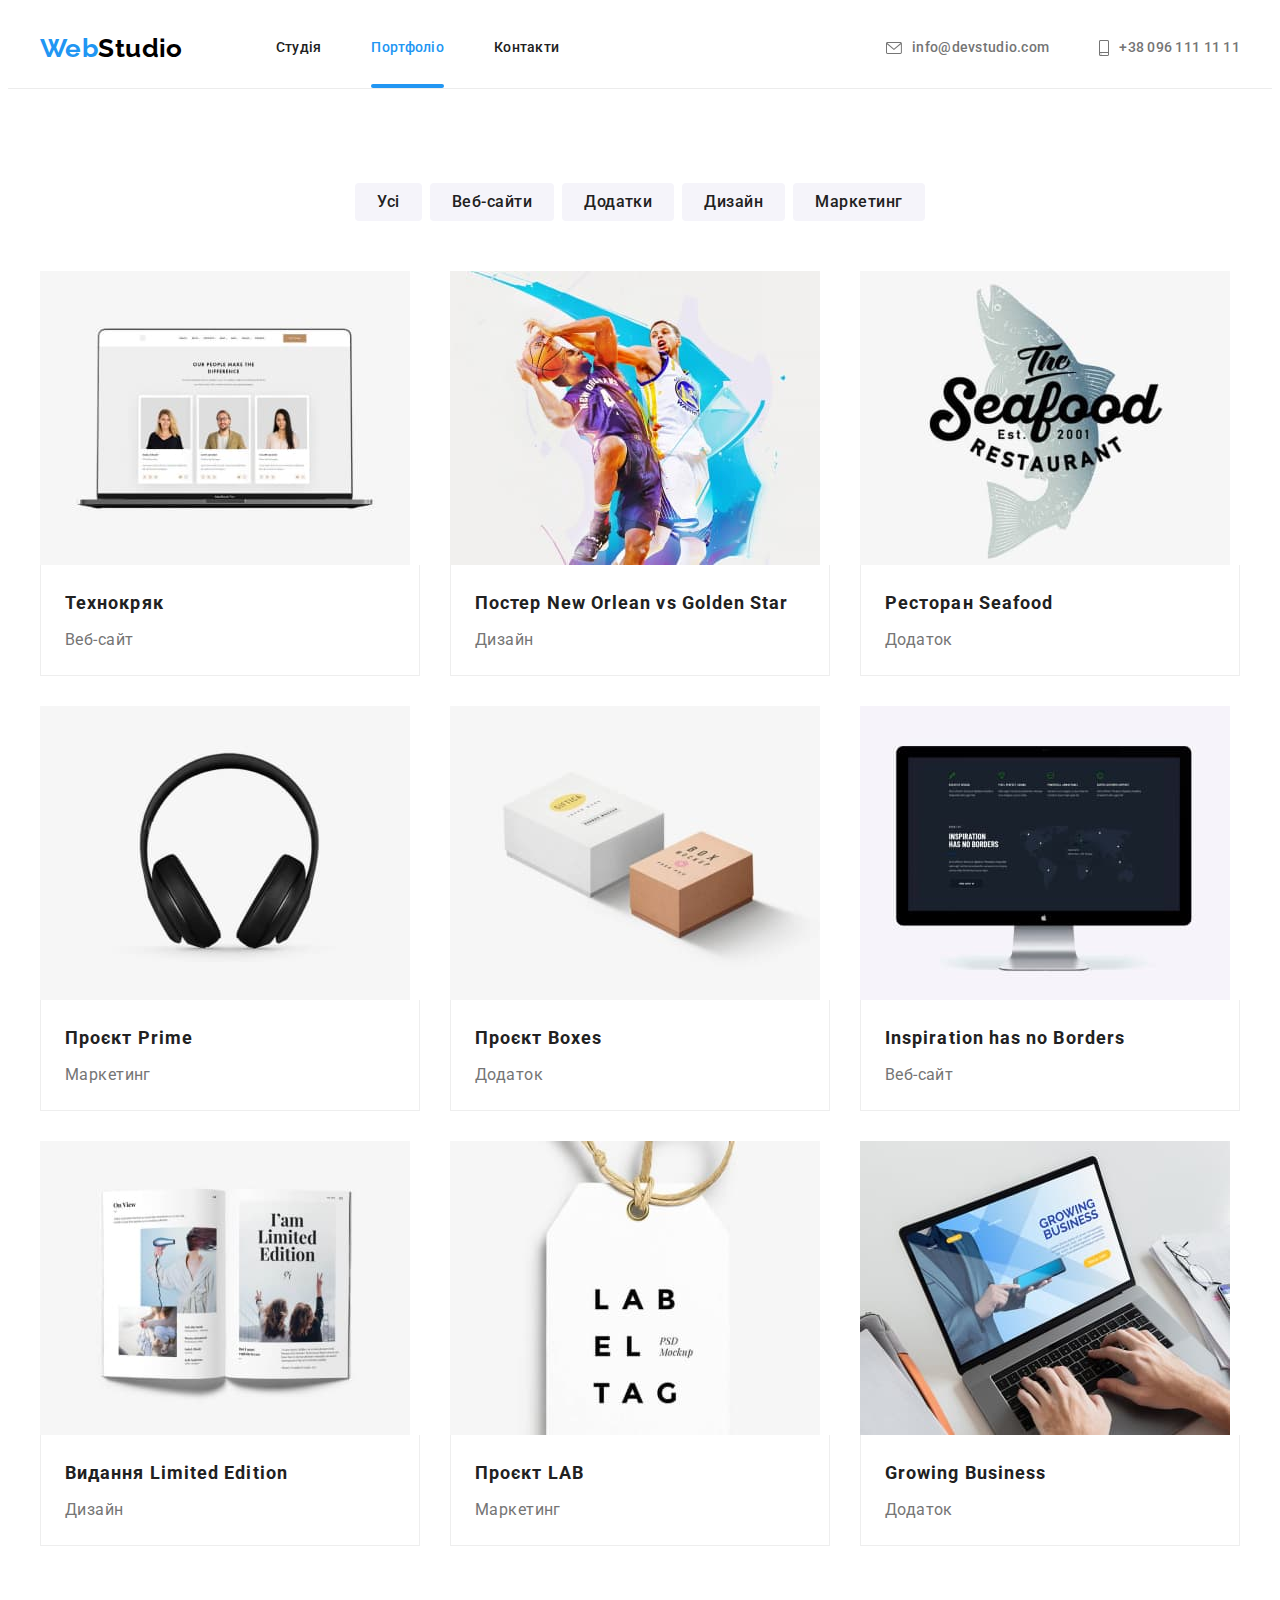
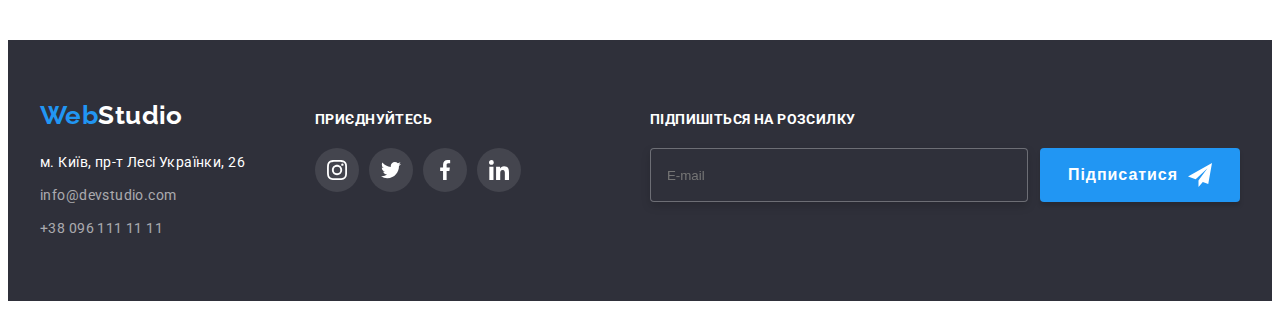
==== portfolio.html @ 98b2f9df "start" ====
<!DOCTYPE html>
<html lang="uk">
  <head>
    <meta charset="UTF-8" />
    <meta http-equiv="X-UA-Compatible" content="IE=edge" />
    <meta name="viewport" content="width=device-width, initial-scale=1.0" />
    <title>Document</title>
    <link rel="preconnect" href="https://fonts.googleapis.com" />
    <link rel="preconnect" href="https://fonts.gstatic.com" crossorigin />
    <link
      href="https://fonts.googleapis.com/css2?family=Raleway:wght@700&family=Roboto:wght@400;500;700;900&display=swap"
      rel="stylesheet"
    />
    <link
      rel="stylesheet"
      href="https://cdnjs.cloudflare.com/ajax/libs/modern-normalize/1.1.0/modern-normalize.min.css"
      integrity="sha512-wpPYUAdjBVSE4KJnH1VR1HeZfpl1ub8YT/NKx4PuQ5NmX2tKuGu6U/JRp5y+Y8XG2tV+wKQpNHVUX03MfMFn9Q=="
      crossorigin="anonymous"
      referrerpolicy="no-referrer"
    />
    <link rel="stylesheet" href="./css/main.min.css" />
  </head>
  <body>
    <!-- Шапка сайта -->
    <header class="header">
      <div class="container main-nav">
        <a href="./index.html" class="logo link">Web<span class="logo__part logo__part--dark">Studio</span></a>
        <nav class="navigation">
          <ul class="navigation__list list">
            <li class="navigation__item item"><a href="./index.html" class="navigation__link link ">Студія</a></li>
            <li class="navigation__item item"><a href="./portfolio.html" class="navigation__link link current">Портфоліо</a></li>
            <li class="navigation__item item"><a href="" class="navigation__link link">Контакти</a></li>
          </ul>
        </nav>
        <ul class="contact list">
          <li class="contact__item item">
            <a href="mailto:info@devstudio.com" class="contact__link link"><svg class="contact__icon" width="16"
                height="12">
                <use href="./images/icons.svg#icon-envelope"></use>
              </svg>info@devstudio.com</a>
          </li>
          <li class="contact__item item">
            <a href="tel:+380961111111" class="contact__link link"><svg class="contact__icon" width="10" height="16">
                <use href="./images/icons.svg#icon-smartphone"></use>
              </svg>+38 096 111 11 11</a>
          </li>
        </ul>
      </div>
    </header>
    <!-- Основний контент -->
    <main>
      <section class="portfolio">
        <div class="container portfolio-nav-galary">
          <h1 class="visually-hidden">Портфоліо</h1>
          <ul class="list portfolio-btn-list">
            <li><button class="portfolio-btn" type="button">Усі</button></li>
            <li><button class="portfolio-btn" type="button">Веб-сайти</button></li>
            <li><button class="portfolio-btn" type="button">Додатки</button></li>
            <li><button class="portfolio-btn" type="button">Дизайн</button></li>
            <li><button class="portfolio-btn" type="button">Маркетинг</button></li>
          </ul>
          <ul class="list galary-list">
            <li class="galary-item item">
              <a class="portfolio-galary-link link" href="">
                <div class="portfolio-hover">
                  <img src="./images/portfolio1.jpg" alt="Фото людей на екрані ноутбука" width="370" />
                  <div class="portfolio-overlay">
                    <p class="porfolio-hover-text">Ресурс пропонує комплексні пропозиції з різним рівнем функціоналу та
                      сервісів. Все це дозволить відвідувачу отримати вичерпні відомості про компанію чи приватну особу.</p>
                  </div>
                </div>
                <div class="portfolio-card">
                  <h2 class="portfolio-title">Технокряк</h2>
                  <p class="portfolio-text">Веб-сайт</p>
                </div>
              </a>
    
            </li>
            <li class="galary-item item">
              <a class="portfolio-galary-link link" href="">
                <div class="portfolio-hover">
                  <img src="./images/portfolio2.jpg" alt="Два баскетблісти з м'ячем" width="370" />
                  <div class="portfolio-overlay">
                    <p class="porfolio-hover-text">Ресурс пропонує комплексні пропозиції з різним рівнем функціоналу та
                      сервісів. Все це дозволить відвідувачу отримати вичерпні відомості про компанію чи приватну особу.</p>
                  </div>
                </div>
                <div class="portfolio-card">
                  <h2 class="portfolio-title">
                    Постер <span lang="en">New Orlean vs Golden Star</span>
                  </h2>
                  <p class="portfolio-text">Дизайн</p>
                </div>
              </a>
            </li>
            <li class="galary-item item">
              <a class="portfolio-galary-link link" href="">
                <div class="portfolio-hover">
                  <img src="./images/portfolio3.jpg" alt="Логотип ресторану" width="370" />
                  <div class="portfolio-overlay">
                    <p class="porfolio-hover-text">Ресурс пропонує комплексні пропозиції з різним рівнем функціоналу та
                      сервісів. Все це дозволить відвідувачу отримати вичерпні відомості про компанію чи приватну особу.</p>
                  </div>
                </div>
                <div class="portfolio-card">
                  <h2 class="portfolio-title">Ресторан <span lang="en">Seafood</span></h2>
                  <p class="portfolio-text">Додаток</p>
                </div>
              </a>
    
            </li>
            <li class="galary-item item">
              <a class="portfolio-galary-link link" href="">
                <div class="portfolio-hover">
                  <img src="./images/portfolio4.jpg" alt="Навушники" width="370" />
                  <div class="portfolio-overlay">
                    <p class="porfolio-hover-text">Ресурс пропонує комплексні пропозиції з різним рівнем функціоналу та
                      сервісів. Все це дозволить відвідувачу отримати вичерпні відомості про компанію чи приватну особу.</p>
                  </div>
                </div>
                <div class="portfolio-card">
                  <h2 class="portfolio-title">Проєкт <span lang="en">Prime</span></h2>
                  <p class="portfolio-text">Маркетинг</p>
                </div>
              </a>
    
            </li>
            <li class="galary-item item">
              <a class="portfolio-galary-link link" href="">
                <div class="portfolio-hover">
                  <img src="./images/portfolio5.jpg" alt="Дві коробки" width="370" />
                  <div class="portfolio-overlay">
                    <p class="porfolio-hover-text">Ресурс пропонує комплексні пропозиції з різним рівнем функціоналу та
                      сервісів. Все це дозволить відвідувачу отримати вичерпні відомості про компанію чи приватну особу.</p>
                  </div>
                </div>
                <div class="portfolio-card">
                  <h2 class="portfolio-title">Проєкт <span lang="en">Boxes</span></h2>
                  <p class="portfolio-text">Додаток</p>
                </div>
              </a>
    
            </li>
            <li class="galary-item item">
              <a class="portfolio-galary-link link" href="">
                <div class="portfolio-hover">
                  <img src="./images/portfolio6.jpg" alt="Монітор" width="370" />
                  <div class="portfolio-overlay">
                    <p class="porfolio-hover-text">Ресурс пропонує комплексні пропозиції з різним рівнем функціоналу та
                      сервісів. Все це дозволить відвідувачу отримати вичерпні відомості про компанію чи приватну особу.</p>
                  </div>
                </div>
                <div class="portfolio-card">
                  <h2 class="portfolio-title" lang="en">Inspiration has no Borders</h2>
                  <p class="portfolio-text">Веб-сайт</p>
                </div>
              </a>
    
            </li>
            <li class="galary-item item">
              <a class="portfolio-galary-link link" href="">
                <div class="portfolio-hover">
                  <img src="./images/portfolio7.jpg" alt="Відкрита книга" width="370" />
                  <div class="portfolio-overlay">
                    <p class="porfolio-hover-text">Ресурс пропонує комплексні пропозиції з різним рівнем функціоналу та
                      сервісів. Все це дозволить відвідувачу отримати вичерпні відомості про компанію чи приватну особу.</p>
                  </div>
                </div>
                <div class="portfolio-card">
                  <h2 class="portfolio-title">Видання <span lang="en">Limited Edition</span></h2>
                  <p class="portfolio-text">Дизайн</p>
                </div>
              </a>
    
            </li>
            <li class="galary-item item">
              <a class="portfolio-galary-link link" href="">
                <div class="portfolio-hover">
                  <img src="./images/portfolio8.jpg" alt="Біла шильда на мотузці" width="370" />
                  <div class="portfolio-overlay">
                    <p class="porfolio-hover-text">Ресурс пропонує комплексні пропозиції з різним рівнем функціоналу та
                      сервісів. Все це дозволить відвідувачу отримати вичерпні відомості про компанію чи приватну особу.</p>
                  </div>
                </div>
                <div class="portfolio-card">
                  <h2 class="portfolio-title">Проєкт LAB</h2>
                  <p class="portfolio-text">Маркетинг</p>
                </div>
              </a>
    
            </li>
            <li class="galary-item item">
              <a class="portfolio-galary-link link" href="">
                <div class="portfolio-hover">
                  <img src="./images/portfolio9.jpg" alt="Руки людинини на клавіатурі ноутбука" width="370" />
                  <div class="portfolio-overlay">
                    <p class="porfolio-hover-text">Ресурс пропонує комплексні пропозиції з різним рівнем функціоналу та
                      сервісів. Все це дозволить відвідувачу отримати вичерпні відомості про компанію чи приватну особу.</p>
                  </div>
                </div>
                <div class="portfolio-card">
                  <h2 class="portfolio-title" lang="en">Growing Business</h2>
                  <p class="portfolio-text">Додаток</p>
                </div>
              </a>
    
            </li>
          </ul>
        </div>
      </section>
    </main>
    <!-- Футер -->
    <footer class="footer">
      <div class="footer-container container">
        <div>
          <a href="./index.html" class="logo link">Web<span class="footer-logo-part">Studio</span></a>
          <address class="footer-addres">
            <ul class="footer-list list">
              <li class="footer-item">
                <a href="https://www.google.com/maps/d/u/0/viewer?mid=10uSM3H-mIU3GznYo2szRIEphczw&hl=en_US&ll=50.42732700000001%2C30.538092&z=17"
                  target="_blank" rel="noopener noreferrer" class="link footer-link footer-adress">м. Київ, пр-т Лесі
                  Українки, 26</a>
              </li>
              <li class="footer-item">
                <a href="mailto:info@devstudio.com" class="link footer-link footer-mail">info@devstudio.com</a>
              </li>
              <li class="footer-item">
                <a href="tel:+380961111111" class="link footer-link footer-tel">+38 096 111 11 11</a>
              </li>
            </ul>
          </address>
        </div>
        <div class="join">
          <p class="footer-title">Приєднуйтесь</p>
          <ul class="join-list list">
            <li class="join-item"><a class="join-link" href=""><svg class="footer-soc-icon" width="20" height="20">
                  <use href="./images/icons.svg#icon-instagram"></use>
                </svg></a></li>
            <li class="join-item"><a class="join-link" href=""><svg class="footer-soc-icon" width="20" height="20">
                  <use href="./images/icons.svg#icon-twitter"></use>
                </svg></a></li>
            <li class="join-item"><a class="join-link" href=""><svg class="footer-soc-icon" width="20" height="20">
                  <use href="./images/icons.svg#icon-facebook"></use>
                </svg></a></li>
            <li class="join-item"><a class="join-link" href=""><svg class="footer-soc-icon" width="20" height="20">
                  <use href="./images/icons.svg#icon-linkedin"></use>
                </svg></a></li>
          </ul>
        </div>
        <div class="form-mail">
          <p class="footer-title">Підпишіться на розсилку</p>
          <form class="form-field">
            <label for="mail"><input type="email" name="mail" id="mail" placeholder="E-mail" /></label>
            <button class="form-mail-btn" type="submit">Підписатися
              <svg width="24" height="24">
                <use href="./images/icons.svg#icon-send"></use>
              </svg>
            </button>
          </form>
        </div>
      </div>
    
    </footer>

  </body>
</html>
---- css/main.min.css ----
body{font-family:Roboto,sans-serif;font-size:14px;letter-spacing:.03em;color:#212121;background:#fff}h1,h2,h3,h4,h5,h6,p,ul{margin:0}ul{padding-left:0}img{display:block;max-width:100%;height:auto}address{font-style:normal}button{display:block;cursor:pointer;border:none;border-radius:4px}.section{padding-top:94px;padding-bottom:94px}.container{width:1200px;padding:0 15px;margin:0 auto}.link{text-decoration:none;color:inherit}.list{list-style:none;padding-left:0;margin:0}.visually-hidden{position:absolute;white-space:nowrap;width:1px;height:1px;overflow:hidden;border:0;padding:0;clip:rect(0 0 0 0);clip-path:inset(50%);margin:-1px}.header{border-bottom:1px solid #ececec}.main-nav{display:flex;align-items:center}.logo{font-family:"Raleway";font-weight:700;font-size:26px;line-height:1.19;color:#2196f3}.logo__part--dark{color:#000}.navigation{margin-left:93px}.navigation__list{display:flex}.navigation__item+.navigation__item{margin-left:50px}.navigation__link{display:block;padding-top:32px;padding-bottom:32px;font-family:inherit;font-weight:500;font-size:14px;line-height:1.14;letter-spacing:.02em;color:#212121;transition:color 250ms cubic-bezier(0.4, 0, 0.2, 1)}.navigation__link:hover,.navigation__link:focus{color:#2196f3}.current{color:#2196f3;position:relative}.current::after{position:absolute;content:"";width:100%;height:4px;left:0;bottom:0;background:#2196f3;border-radius:2px}.contact{display:flex;align-items:center;margin-left:auto}.contact__link{display:flex;padding-top:32px;padding-bottom:32px;font-family:inherit;font-weight:500;line-height:1.14;letter-spacing:.02em;color:#757575;align-items:center;transition:color 250ms cubic-bezier(0.4, 0, 0.2, 1)}.contact__link:hover,.contact__link:focus{color:#2196f3}.contact__item+.contact__item{margin-left:50px}.contact__icon{margin-right:10px;fill:currentColor}.hero{max-width:1600px;height:600px;margin-left:auto;margin-right:auto;padding-top:200px;padding-bottom:200px;background:#2f303a;background-image:linear-gradient(rgba(47, 48, 58, 0.4), rgba(47, 48, 58, 0.4)),url(../images/hero-background.jpg);background-repeat:no-repeat;background-position:center;background-size:cover;text-align:center}.hero__title{margin-right:auto;margin-left:auto;font-weight:900;font-size:44px;line-height:1.36;text-align:center;letter-spacing:.06em;text-transform:uppercase;color:#fff;margin-bottom:30px;max-width:696px}.hero__btn{margin-right:auto;margin-left:auto;font-family:inherit;font-weight:700;font-size:16px;line-height:1.88;display:flex;align-items:center;text-align:center;letter-spacing:.06em;color:#fff;background:#2196f3;cursor:pointer;box-shadow:0px 4px 4px rgba(0,0,0,.15);border-radius:4px;border-style:none;padding:10px 32px;transition:background-color 250ms cubic-bezier(0.4, 0, 0.2, 1)}.hero__btn:hover,.hero__btn:focus{background-color:#188ce8}.section-title{font-weight:700;font-size:36px;line-height:1.17;text-align:center;color:#212121;margin-bottom:50px}.advantage{padding-top:94px;padding-bottom:94px}.advantage__list{display:flex;gap:30px}.advantage__item{max-width:270px}.advantage__title{font-weight:700;font-size:14px;line-height:1.14;text-transform:uppercase;color:#212121;margin-bottom:10px}.advantage__text{line-height:1.71;color:#757575}.advantage__item::before{display:block;content:"";height:120px;background:#f5f4fa;background-position:center;background-size:contain;border-radius:4px;margin-bottom:30px}.advantage__item:nth-child(1)::before{background-image:url("../images/advantage1.svg")}.advantage__item:nth-child(2)::before{background-image:url("../images/advantage2.svg")}.advantage__item:nth-child(3)::before{background-image:url("../images/advantage3.svg")}.advantage__item:nth-child(4)::before{background-image:url("../images/advantage4.svg")}.activity{padding-top:0}.activity__list{display:flex;gap:30px;position:relative}.activity__text{position:absolute;display:flex;align-items:center;justify-content:center;width:370px;height:70px;font-weight:700;line-height:1,14;text-transform:uppercase;color:#fff;background-color:rgba(47,48,58,.8);bottom:0px}.team{background-color:#f5f4fa;padding-top:94px;padding-bottom:94px}.team-list{display:flex;gap:30px}.team-item{background-color:#fff;box-shadow:0px 1px 3px rgba(0,0,0,.12),0px 1px 1px rgba(0,0,0,.14),0px 2px 1px rgba(0,0,0,.2);border-radius:0px 0px 4px 4px}.team-title{font-weight:500;font-size:16px;line-height:1.19;text-align:center;color:#212121;margin-bottom:10px}.team-text{font-size:16px;line-height:1.19;text-align:center;color:#757575;margin-bottom:16px}.team-soc-list{display:flex;justify-content:center;gap:10px;margin-right:32px;margin-left:32px}.team-soc-item{width:44px;height:44px}.team-soc-link{width:100%;height:100%;border-radius:50%;display:flex;align-items:center;justify-content:center;color:#afb1b8;transition:color 250ms cubic-bezier(0.4, 0, 0.2, 1),background-color 250ms cubic-bezier(0.4, 0, 0.2, 1)}.team-soc-link:hover,.team-soc-link:focus{color:#fff;background-color:#2196f3}.team-soc-icon{fill:currentColor}.card{padding-top:30px;padding-bottom:30px}.client__list{display:flex;justify-content:center;gap:30px}.client__item{width:170px;height:92px}.client__link{display:flex;width:100%;height:100%;border:1px solid #afb1b8;border-radius:4px;align-items:center;justify-content:center;color:#afb1b8;transition:color 250ms cubic-bezier(0.4, 0, 0.2, 1),border 250ms cubic-bezier(0.4, 0, 0.2, 1)}.client__link:hover,.client__link:focus{color:#2196f3;border:1px solid #2196f3}.client__icon{fill:currentColor}.footer{background:#2f303a;padding-top:60px;padding-bottom:60px}.footer-logo-part{color:#fff}.footer-addres{margin-top:20px}.footer-link{transition:color 250ms cubic-bezier(0.4, 0, 0.2, 1)}.footer-link:hover,.footer-link:focus{color:#2196f3}.footer-adress{font-family:inherit;line-height:1.71;color:#fff}.footer-item:not(:last-child){margin-bottom:9px}.footer-mail,.footer-tel{font-family:inherit;font-style:normal;line-height:1.71;color:rgba(255,255,255,.6)}.footer-container{display:flex;align-items:baseline}.footer-title{font-weight:700;font-size:14px;line-height:1.14;letter-spacing:.03em;text-transform:uppercase;color:#fff;margin-bottom:20px}.footer-soc-icon{fill:currentColor}.join{margin-left:70px}.join-list{display:flex;gap:10px}.join-item{width:44px;height:44px}.join-link{display:flex;width:100%;height:100%;border-radius:50%;background:rgba(255,255,255,.1);color:#fff;align-items:center;justify-content:center;transition:background-color 250ms cubic-bezier(0.4, 0, 0.2, 1)}.join-link:hover,.join-link:focus{background-color:#2196f3}.form-mail{margin-left:auto}.form-field{display:flex;flex-direction:row}.form-field input{width:358px;height:50px;padding-left:16px;border:1px solid rgba(255,255,255,.3);filter:drop-shadow(0px 4px 4px rgba(0, 0, 0, 0.15));border-radius:4px;background:#2f303a;color:rgba(255,255,255,.6)}.form-field:focus-within input{outline:rgba(0,0,0,0)}.form-mail-btn{min-width:200px;padding:10px 28px;background:#2196f3;box-shadow:0px 4px 4px rgba(0,0,0,.15);border-radius:4px;font-weight:700;font-size:16px;line-height:1.88;display:flex;gap:10px;align-items:center;justify-content:center;letter-spacing:.06em;color:#fff;margin-left:12px;transition:background-color 250ms cubic-bezier(0.4, 0, 0.2, 1)}.form-mail-btn:hover,.form-mail-btn:focus{border-color:#188ce8}.backdrop{width:100%;height:100%;position:fixed;top:0;opacity:1;background-color:rgba(0,0,0,.2);transition:opacity 250ms cubic-bezier(0.4, 0, 0.2, 1),visibility 250ms cubic-bezier(0.4, 0, 0.2, 1)}.modal{width:528px;height:581px;position:absolute;top:50%;left:50%;background-color:#fff;box-shadow:0px 1px 3px rgba(0,0,0,.12),0px 1px 1px rgba(0,0,0,.14),0px 2px 1px rgba(0,0,0,.2);border-radius:4px;transform:translate(-50%, -50%) scale(1);transition:transform 250ms cubic-bezier(0.4, 0, 0.2, 1);padding:40px}.backdrop.is-hidden .modal{transform:translate(-50%, -50%) scale(0)}.modal-btn{width:30px;height:30px;position:absolute;background-color:#fff;border-radius:50%;border:1px solid rgba(0,0,0,.1);top:8px;right:8px;display:flex;align-items:center;justify-content:center;padding:0;cursor:pointer}.modal-btn>svg{transition:fill 250ms cubic-bezier(0.4, 0, 0.2, 1)}.modal-btn:hover svg,.modal-btn:focus svg{fill:#2196f3}.is-hidden{opacity:0;visibility:hidden;pointer-events:none}.modal-form{width:448px}.modal-form-title{font-weight:700;font-size:20px;line-height:1.15;text-align:center;letter-spacing:.03em;color:#212121;margin-bottom:12px}.modal-form-field{display:flex;flex-direction:column;margin-bottom:10px}.modal-form-label{margin-bottom:4px;font-weight:400;font-size:12px;line-height:1.17;letter-spacing:.01em;color:#757575}.modal-form-input{width:100%;height:40px;border:1px solid rgba(33,33,33,.2);border-radius:4px;color:#212121;padding-left:42px;transition:border-color 250ms cubic-bezier(0.4, 0, 0.2, 1)}.last-field{margin-bottom:0px}.comment{width:100%;height:120px;border:1px solid rgba(33,33,33,.2);border-radius:4px;padding:12px 16px;transition:border-color 250ms cubic-bezier(0.4, 0, 0.2, 1)}.modal-form-field:hover .comment,.modal-form-field:focus .comment{border-color:#2196f3}.modal-form-field:focus-within .comment{outline:none;border-color:#2196f3}textarea{resize:none}.modal-form-btn{margin-left:auto;margin-right:auto;margin-top:30px;min-width:200px;padding:10px 52px;background:#2196f3;box-shadow:0px 4px 4px rgba(0,0,0,.15);border-radius:4px;font-weight:700;font-size:16px;line-height:1.88x;letter-spacing:.06em;color:#fff;transition:background-color 250ms cubic-bezier(0.4, 0, 0.2, 1)}.modal-form-btn:hover,.modal-form-btn:focus{background-color:#188ce8}.modal-form-wrapper{position:relative;display:flex;align-items:center}.modal-form-icon{position:absolute;left:12px;transition:fill 250ms cubic-bezier(0.4, 0, 0.2, 1)}.modal-form-wrapper:hover .modal-form-icon,.modal-form-wrapper:focus .modal-form-icon{fill:#2196f3}.modal-form-wrapper:focus-within .modal-form-icon{fill:#2196f3}.modal-form-input:hover,.modal-form-input:focus{border-color:#2196f3;outline:none}.modal-form-checkbox{margin-top:20px;display:flex;justify-content:center}.checkbox{position:absolute;width:1px;height:1px;margin:-1px;border:0;padding:0;clip:rect(0 0 0 0);overflow:hidden}.checkbox-text{font-size:14px;line-height:1.71;letter-spacing:.03em;color:#757575}.checkbox-link{font-size:14px;line-height:1.71;letter-spacing:.03em;text-decoration-line:underline;color:#2196f3}.checkbox-label{display:flex;align-items:center;margin-right:5px}.checkbox-iconblack{margin-right:8px;transition:opacity 250ms cubic-bezier(0.4, 0, 0.2, 1)}.checkbox:checked+.checkbox-iconblack{opacity:0}.checkbox-iconcheck{position:absolute;opacity:0;transition:opacity 250ms cubic-bezier(0.4, 0, 0.2, 1)}.checkbox:checked~.checkbox-iconcheck{opacity:1}.portfolio{padding-top:94px;padding-bottom:94px}.portfolio-nav-galary .list{display:flex}.portfolio-btn-list{justify-content:center;gap:8px;margin-bottom:50px}.portfolio-btn{font-family:inherit;font-weight:500;font-size:16px;line-height:1.62;letter-spacing:.03em;text-align:center;color:#212121;background-color:#f5f4fa;cursor:pointer;border-style:none;border-radius:4px;padding:6px 22px;transition:background-color 250ms cubic-bezier(0.4, 0, 0.2, 1),color 250ms cubic-bezier(0.4, 0, 0.2, 1),box-shadow 250ms cubic-bezier(0.4, 0, 0.2, 1)}.portfolio-btn:hover,.portfolio-btn:focus{background-color:#2196f3;color:#fff;box-shadow:0px 3px 1px rgba(0,0,0,.1),0px 1px 2px rgba(0,0,0,.08),0px 2px 2px rgba(0,0,0,.12)}.galary-list{flex-wrap:wrap;padding-right:0}.galary-item{width:calc((100% - 60px)/3);margin-right:30px;margin-bottom:30px}.galary-item:nth-child(3n){margin-right:0}.galary-item:nth-last-child(-n+3){margin-bottom:0}.portfolio-title{margin-bottom:4px;font-weight:700;font-size:18px;line-height:2;letter-spacing:.06em;color:#212121}.portfolio-text{font-size:16px;line-height:1.88;color:#757575}.portfolio-card{padding:20px 24px;border-right:1px solid #eee;border-bottom:1px solid #eee;border-left:1px solid #eee}.portfolio-galary-link{display:block;transition:box-shadow 250ms cubic-bezier(0.4, 0, 0.2, 1)}.portfolio-galary-link:hover,.portfolio-galary-link:focus{box-shadow:0px 1px 1px rgba(0,0,0,.12),0px 4px 4px rgba(0,0,0,.06),1px 4px 6px rgba(0,0,0,.16)}.portfolio-hover{position:relative;width:370px;height:294px;overflow:hidden}.portfolio-overlay{position:absolute;width:100%;height:100%;background:rgba(33,150,243,.9);opacity:0;transform:translateY(0);transition:transform 250ms cubic-bezier(0.4, 0, 0.2, 1),opacity 250ms cubic-bezier(0.4, 0, 0.2, 1)}.galary-item:hover .portfolio-overlay,.galary-item:focus .portfolio-overlay{opacity:1;transform:translateY(-100%)}.porfolio-hover-text{position:absolute;width:322px;height:168px;font-size:18px;line-height:1.56;color:#fff;left:50%;top:50%;transform:translate(-50%, -50%);transition:transform 250ms cubic-bezier(0.4, 0, 0.2, 1)}/*# sourceMappingURL=main.min.css.map */
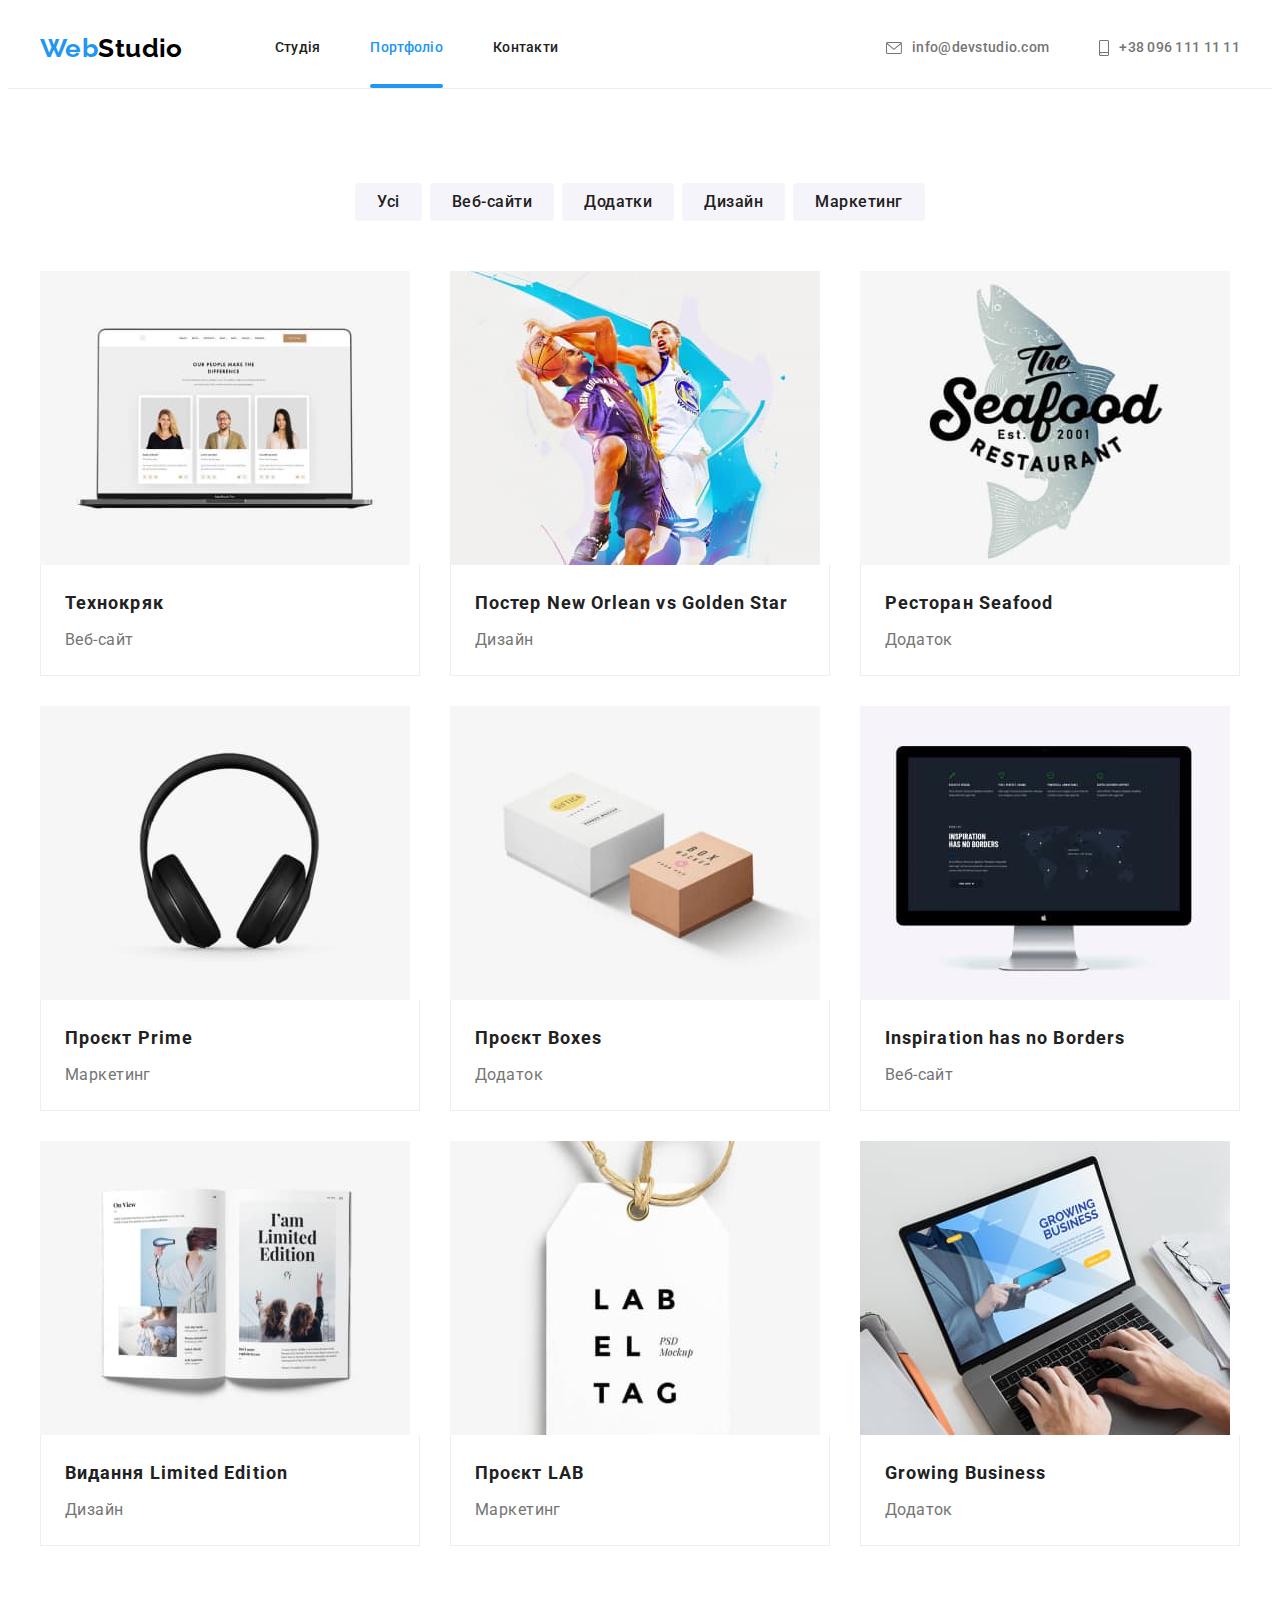
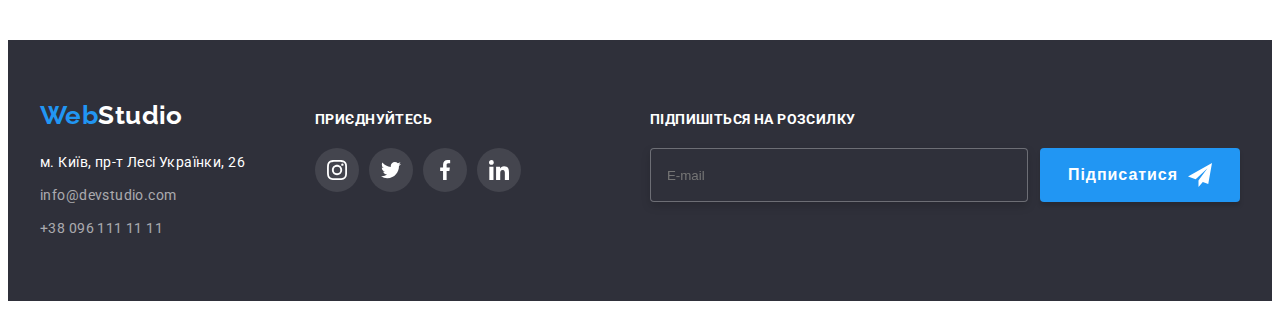
==== commit 78bdec0b: "6678" ====
--- a/portfolio.html
+++ b/portfolio.html
@@ -45,6 +45,47 @@
               </svg>+38 096 111 11 11</a>
           </li>
         </ul>
+        <button type="button" class="menu-open-btn" data-menu-open>
+          <svg width="40" height="40">
+            <use href="./images/icons.svg#icon-menu-open-btn"></use>
+          </svg>
+        </button>
+      </div>
+    
+      <div class="mob-menu is-hidden" data-menu>
+        <div class="container">
+          <div>
+            <button type="button" class="menu-close-btn" data-menu-close>
+              <svg width="40" height="40">
+                <use href="./images/icons.svg#icon-menu-close-btn"></use>
+              </svg>
+            </button>
+            <nav class="mob-nav">
+              <ul class="mob-nav-list list">
+                <li class="mob-nav-item item"><a href="./index.html" class="mob-nav-link link ">Студія</a></li>
+                <li class="mob-nav-item item"><a href="./portfolio.html" class="mob-nav-link link mob-current" >Портфоліо</a></li>
+                <li class="mob-nav-item item"><a href="" class="mob-nav-link link">Контакти</a></li>
+              </ul>
+            </nav>
+          </div>
+          <div>
+            <ul class="mob-contact list">
+              <li class="mob-contact-item item">
+                <a href="tel:+380961111111" class="mob-contact-tel link">+38 096 111 11 11</a>
+              </li>
+              <li class="mob-contact-item item">
+                <a href="mailto:info@devstudio.com" class="mob-contact-mail link">info@devstudio.com</a>
+              </li>
+            </ul>
+            <ul class="mob-soc list">
+              <li class="mob-soc-item"><a class="mob-soc-link link" href="">Instagram</a></li>
+              <li class="mob-soc-item"><a class="mob-soc-link link" href="">Twitter</a></li>
+              <li class="mob-soc-item"><a class="mob-soc-link link" href="">Facebook</a></li>
+              <li class="mob-soc-item"><a class="mob-soc-link link" href="">LinkedIn</a></li>
+            </ul>
+          </div>
+    
+        </div>
       </div>
     </header>
     <!-- Основний контент -->
@@ -261,6 +302,6 @@
       </div>
     
     </footer>
-
+      <script src="./js/menu.js"></script>
   </body>
 </html>
--- a/css/main.min.css
+++ b/css/main.min.css
@@ -1 +1 @@
-body{font-family:Roboto,sans-serif;font-size:14px;letter-spacing:.03em;color:#212121;background:#fff}h1,h2,h3,h4,h5,h6,p,ul{margin:0}ul{padding-left:0}img{display:block;max-width:100%;height:auto}address{font-style:normal}button{display:block;cursor:pointer;border:none;border-radius:4px}.section{padding-top:94px;padding-bottom:94px}.container{width:1200px;padding:0 15px;margin:0 auto}.link{text-decoration:none;color:inherit}.list{list-style:none;padding-left:0;margin:0}.visually-hidden{position:absolute;white-space:nowrap;width:1px;height:1px;overflow:hidden;border:0;padding:0;clip:rect(0 0 0 0);clip-path:inset(50%);margin:-1px}.header{border-bottom:1px solid #ececec}.main-nav{display:flex;align-items:center}.logo{font-family:"Raleway";font-weight:700;font-size:26px;line-height:1.19;color:#2196f3}.logo__part--dark{color:#000}.navigation{margin-left:93px}.navigation__list{display:flex}.navigation__item+.navigation__item{margin-left:50px}.navigation__link{display:block;padding-top:32px;padding-bottom:32px;font-family:inherit;font-weight:500;font-size:14px;line-height:1.14;letter-spacing:.02em;color:#212121;transition:color 250ms cubic-bezier(0.4, 0, 0.2, 1)}.navigation__link:hover,.navigation__link:focus{color:#2196f3}.current{color:#2196f3;position:relative}.current::after{position:absolute;content:"";width:100%;height:4px;left:0;bottom:0;background:#2196f3;border-radius:2px}.contact{display:flex;align-items:center;margin-left:auto}.contact__link{display:flex;padding-top:32px;padding-bottom:32px;font-family:inherit;font-weight:500;line-height:1.14;letter-spacing:.02em;color:#757575;align-items:center;transition:color 250ms cubic-bezier(0.4, 0, 0.2, 1)}.contact__link:hover,.contact__link:focus{color:#2196f3}.contact__item+.contact__item{margin-left:50px}.contact__icon{margin-right:10px;fill:currentColor}.hero{max-width:1600px;height:600px;margin-left:auto;margin-right:auto;padding-top:200px;padding-bottom:200px;background:#2f303a;background-image:linear-gradient(rgba(47, 48, 58, 0.4), rgba(47, 48, 58, 0.4)),url(../images/hero-background.jpg);background-repeat:no-repeat;background-position:center;background-size:cover;text-align:center}.hero__title{margin-right:auto;margin-left:auto;font-weight:900;font-size:44px;line-height:1.36;text-align:center;letter-spacing:.06em;text-transform:uppercase;color:#fff;margin-bottom:30px;max-width:696px}.hero__btn{margin-right:auto;margin-left:auto;font-family:inherit;font-weight:700;font-size:16px;line-height:1.88;display:flex;align-items:center;text-align:center;letter-spacing:.06em;color:#fff;background:#2196f3;cursor:pointer;box-shadow:0px 4px 4px rgba(0,0,0,.15);border-radius:4px;border-style:none;padding:10px 32px;transition:background-color 250ms cubic-bezier(0.4, 0, 0.2, 1)}.hero__btn:hover,.hero__btn:focus{background-color:#188ce8}.section-title{font-weight:700;font-size:36px;line-height:1.17;text-align:center;color:#212121;margin-bottom:50px}.advantage{padding-top:94px;padding-bottom:94px}.advantage__list{display:flex;gap:30px}.advantage__item{max-width:270px}.advantage__title{font-weight:700;font-size:14px;line-height:1.14;text-transform:uppercase;color:#212121;margin-bottom:10px}.advantage__text{line-height:1.71;color:#757575}.advantage__item::before{display:block;content:"";height:120px;background:#f5f4fa;background-position:center;background-size:contain;border-radius:4px;margin-bottom:30px}.advantage__item:nth-child(1)::before{background-image:url("../images/advantage1.svg")}.advantage__item:nth-child(2)::before{background-image:url("../images/advantage2.svg")}.advantage__item:nth-child(3)::before{background-image:url("../images/advantage3.svg")}.advantage__item:nth-child(4)::before{background-image:url("../images/advantage4.svg")}.activity{padding-top:0}.activity__list{display:flex;gap:30px;position:relative}.activity__text{position:absolute;display:flex;align-items:center;justify-content:center;width:370px;height:70px;font-weight:700;line-height:1,14;text-transform:uppercase;color:#fff;background-color:rgba(47,48,58,.8);bottom:0px}.team{background-color:#f5f4fa;padding-top:94px;padding-bottom:94px}.team-list{display:flex;gap:30px}.team-item{background-color:#fff;box-shadow:0px 1px 3px rgba(0,0,0,.12),0px 1px 1px rgba(0,0,0,.14),0px 2px 1px rgba(0,0,0,.2);border-radius:0px 0px 4px 4px}.team-title{font-weight:500;font-size:16px;line-height:1.19;text-align:center;color:#212121;margin-bottom:10px}.team-text{font-size:16px;line-height:1.19;text-align:center;color:#757575;margin-bottom:16px}.team-soc-list{display:flex;justify-content:center;gap:10px;margin-right:32px;margin-left:32px}.team-soc-item{width:44px;height:44px}.team-soc-link{width:100%;height:100%;border-radius:50%;display:flex;align-items:center;justify-content:center;color:#afb1b8;transition:color 250ms cubic-bezier(0.4, 0, 0.2, 1),background-color 250ms cubic-bezier(0.4, 0, 0.2, 1)}.team-soc-link:hover,.team-soc-link:focus{color:#fff;background-color:#2196f3}.team-soc-icon{fill:currentColor}.card{padding-top:30px;padding-bottom:30px}.client__list{display:flex;justify-content:center;gap:30px}.client__item{width:170px;height:92px}.client__link{display:flex;width:100%;height:100%;border:1px solid #afb1b8;border-radius:4px;align-items:center;justify-content:center;color:#afb1b8;transition:color 250ms cubic-bezier(0.4, 0, 0.2, 1),border 250ms cubic-bezier(0.4, 0, 0.2, 1)}.client__link:hover,.client__link:focus{color:#2196f3;border:1px solid #2196f3}.client__icon{fill:currentColor}.footer{background:#2f303a;padding-top:60px;padding-bottom:60px}.footer-logo-part{color:#fff}.footer-addres{margin-top:20px}.footer-link{transition:color 250ms cubic-bezier(0.4, 0, 0.2, 1)}.footer-link:hover,.footer-link:focus{color:#2196f3}.footer-adress{font-family:inherit;line-height:1.71;color:#fff}.footer-item:not(:last-child){margin-bottom:9px}.footer-mail,.footer-tel{font-family:inherit;font-style:normal;line-height:1.71;color:rgba(255,255,255,.6)}.footer-container{display:flex;align-items:baseline}.footer-title{font-weight:700;font-size:14px;line-height:1.14;letter-spacing:.03em;text-transform:uppercase;color:#fff;margin-bottom:20px}.footer-soc-icon{fill:currentColor}.join{margin-left:70px}.join-list{display:flex;gap:10px}.join-item{width:44px;height:44px}.join-link{display:flex;width:100%;height:100%;border-radius:50%;background:rgba(255,255,255,.1);color:#fff;align-items:center;justify-content:center;transition:background-color 250ms cubic-bezier(0.4, 0, 0.2, 1)}.join-link:hover,.join-link:focus{background-color:#2196f3}.form-mail{margin-left:auto}.form-field{display:flex;flex-direction:row}.form-field input{width:358px;height:50px;padding-left:16px;border:1px solid rgba(255,255,255,.3);filter:drop-shadow(0px 4px 4px rgba(0, 0, 0, 0.15));border-radius:4px;background:#2f303a;color:rgba(255,255,255,.6)}.form-field:focus-within input{outline:rgba(0,0,0,0)}.form-mail-btn{min-width:200px;padding:10px 28px;background:#2196f3;box-shadow:0px 4px 4px rgba(0,0,0,.15);border-radius:4px;font-weight:700;font-size:16px;line-height:1.88;display:flex;gap:10px;align-items:center;justify-content:center;letter-spacing:.06em;color:#fff;margin-left:12px;transition:background-color 250ms cubic-bezier(0.4, 0, 0.2, 1)}.form-mail-btn:hover,.form-mail-btn:focus{border-color:#188ce8}.backdrop{width:100%;height:100%;position:fixed;top:0;opacity:1;background-color:rgba(0,0,0,.2);transition:opacity 250ms cubic-bezier(0.4, 0, 0.2, 1),visibility 250ms cubic-bezier(0.4, 0, 0.2, 1)}.modal{width:528px;height:581px;position:absolute;top:50%;left:50%;background-color:#fff;box-shadow:0px 1px 3px rgba(0,0,0,.12),0px 1px 1px rgba(0,0,0,.14),0px 2px 1px rgba(0,0,0,.2);border-radius:4px;transform:translate(-50%, -50%) scale(1);transition:transform 250ms cubic-bezier(0.4, 0, 0.2, 1);padding:40px}.backdrop.is-hidden .modal{transform:translate(-50%, -50%) scale(0)}.modal-btn{width:30px;height:30px;position:absolute;background-color:#fff;border-radius:50%;border:1px solid rgba(0,0,0,.1);top:8px;right:8px;display:flex;align-items:center;justify-content:center;padding:0;cursor:pointer}.modal-btn>svg{transition:fill 250ms cubic-bezier(0.4, 0, 0.2, 1)}.modal-btn:hover svg,.modal-btn:focus svg{fill:#2196f3}.is-hidden{opacity:0;visibility:hidden;pointer-events:none}.modal-form{width:448px}.modal-form-title{font-weight:700;font-size:20px;line-height:1.15;text-align:center;letter-spacing:.03em;color:#212121;margin-bottom:12px}.modal-form-field{display:flex;flex-direction:column;margin-bottom:10px}.modal-form-label{margin-bottom:4px;font-weight:400;font-size:12px;line-height:1.17;letter-spacing:.01em;color:#757575}.modal-form-input{width:100%;height:40px;border:1px solid rgba(33,33,33,.2);border-radius:4px;color:#212121;padding-left:42px;transition:border-color 250ms cubic-bezier(0.4, 0, 0.2, 1)}.last-field{margin-bottom:0px}.comment{width:100%;height:120px;border:1px solid rgba(33,33,33,.2);border-radius:4px;padding:12px 16px;transition:border-color 250ms cubic-bezier(0.4, 0, 0.2, 1)}.modal-form-field:hover .comment,.modal-form-field:focus .comment{border-color:#2196f3}.modal-form-field:focus-within .comment{outline:none;border-color:#2196f3}textarea{resize:none}.modal-form-btn{margin-left:auto;margin-right:auto;margin-top:30px;min-width:200px;padding:10px 52px;background:#2196f3;box-shadow:0px 4px 4px rgba(0,0,0,.15);border-radius:4px;font-weight:700;font-size:16px;line-height:1.88x;letter-spacing:.06em;color:#fff;transition:background-color 250ms cubic-bezier(0.4, 0, 0.2, 1)}.modal-form-btn:hover,.modal-form-btn:focus{background-color:#188ce8}.modal-form-wrapper{position:relative;display:flex;align-items:center}.modal-form-icon{position:absolute;left:12px;transition:fill 250ms cubic-bezier(0.4, 0, 0.2, 1)}.modal-form-wrapper:hover .modal-form-icon,.modal-form-wrapper:focus .modal-form-icon{fill:#2196f3}.modal-form-wrapper:focus-within .modal-form-icon{fill:#2196f3}.modal-form-input:hover,.modal-form-input:focus{border-color:#2196f3;outline:none}.modal-form-checkbox{margin-top:20px;display:flex;justify-content:center}.checkbox{position:absolute;width:1px;height:1px;margin:-1px;border:0;padding:0;clip:rect(0 0 0 0);overflow:hidden}.checkbox-text{font-size:14px;line-height:1.71;letter-spacing:.03em;color:#757575}.checkbox-link{font-size:14px;line-height:1.71;letter-spacing:.03em;text-decoration-line:underline;color:#2196f3}.checkbox-label{display:flex;align-items:center;margin-right:5px}.checkbox-iconblack{margin-right:8px;transition:opacity 250ms cubic-bezier(0.4, 0, 0.2, 1)}.checkbox:checked+.checkbox-iconblack{opacity:0}.checkbox-iconcheck{position:absolute;opacity:0;transition:opacity 250ms cubic-bezier(0.4, 0, 0.2, 1)}.checkbox:checked~.checkbox-iconcheck{opacity:1}.portfolio{padding-top:94px;padding-bottom:94px}.portfolio-nav-galary .list{display:flex}.portfolio-btn-list{justify-content:center;gap:8px;margin-bottom:50px}.portfolio-btn{font-family:inherit;font-weight:500;font-size:16px;line-height:1.62;letter-spacing:.03em;text-align:center;color:#212121;background-color:#f5f4fa;cursor:pointer;border-style:none;border-radius:4px;padding:6px 22px;transition:background-color 250ms cubic-bezier(0.4, 0, 0.2, 1),color 250ms cubic-bezier(0.4, 0, 0.2, 1),box-shadow 250ms cubic-bezier(0.4, 0, 0.2, 1)}.portfolio-btn:hover,.portfolio-btn:focus{background-color:#2196f3;color:#fff;box-shadow:0px 3px 1px rgba(0,0,0,.1),0px 1px 2px rgba(0,0,0,.08),0px 2px 2px rgba(0,0,0,.12)}.galary-list{flex-wrap:wrap;padding-right:0}.galary-item{width:calc((100% - 60px)/3);margin-right:30px;margin-bottom:30px}.galary-item:nth-child(3n){margin-right:0}.galary-item:nth-last-child(-n+3){margin-bottom:0}.portfolio-title{margin-bottom:4px;font-weight:700;font-size:18px;line-height:2;letter-spacing:.06em;color:#212121}.portfolio-text{font-size:16px;line-height:1.88;color:#757575}.portfolio-card{padding:20px 24px;border-right:1px solid #eee;border-bottom:1px solid #eee;border-left:1px solid #eee}.portfolio-galary-link{display:block;transition:box-shadow 250ms cubic-bezier(0.4, 0, 0.2, 1)}.portfolio-galary-link:hover,.portfolio-galary-link:focus{box-shadow:0px 1px 1px rgba(0,0,0,.12),0px 4px 4px rgba(0,0,0,.06),1px 4px 6px rgba(0,0,0,.16)}.portfolio-hover{position:relative;width:370px;height:294px;overflow:hidden}.portfolio-overlay{position:absolute;width:100%;height:100%;background:rgba(33,150,243,.9);opacity:0;transform:translateY(0);transition:transform 250ms cubic-bezier(0.4, 0, 0.2, 1),opacity 250ms cubic-bezier(0.4, 0, 0.2, 1)}.galary-item:hover .portfolio-overlay,.galary-item:focus .portfolio-overlay{opacity:1;transform:translateY(-100%)}.porfolio-hover-text{position:absolute;width:322px;height:168px;font-size:18px;line-height:1.56;color:#fff;left:50%;top:50%;transform:translate(-50%, -50%);transition:transform 250ms cubic-bezier(0.4, 0, 0.2, 1)}/*# sourceMappingURL=main.min.css.map */+body{font-family:Roboto,sans-serif;font-size:14px;letter-spacing:.03em;color:#212121;background:#fff}h1,h2,h3,h4,h5,h6,p,ul{margin:0}ul{padding-left:0}img{display:block;max-width:100%;height:auto}address{font-style:normal}button{display:block;cursor:pointer;border:none;border-radius:4px}.section{padding-top:94px;padding-bottom:94px}.link{text-decoration:none;color:inherit}.list{list-style:none;padding-left:0;margin:0}.no-scroll{overflow:hidden}.visually-hidden{position:absolute;white-space:nowrap;width:1px;height:1px;overflow:hidden;border:0;padding:0;clip:rect(0 0 0 0);clip-path:inset(50%);margin:-1px}.container{width:100%;padding:0 15px;margin:0 auto}@media screen and (min-width: 480px){.container{width:480px}}@media screen and (min-width: 768px){.container{width:768px}}@media screen and (min-width: 1200px){.container{width:1200px}}.header{border-bottom:1px solid #ececec;position:relative}.main-nav{display:flex;align-items:center}@media screen and (max-width: 767px){.main-nav{justify-content:space-between}}.logo{font-family:"Raleway";font-weight:700;font-size:26px;line-height:1.19;color:#2196f3}@media screen and (max-width: 767px){.logo{padding-top:16px;padding-bottom:16px}}.logo__part--dark{color:#000}@media screen and (max-width: 767px){.navigation{display:none}}@media screen and (min-width: 768px){.navigation{margin-left:87px}}@media screen and (min-width: 1200px){.navigation{margin-left:92px}}.navigation__list{display:flex}.navigation__item+.navigation__item{margin-left:50px}.navigation__link{display:block;padding-top:32px;padding-bottom:32px;font-family:inherit;font-weight:500;font-size:14px;line-height:1.14;letter-spacing:.02em;color:#212121;transition:color 250ms cubic-bezier(0.4, 0, 0.2, 1)}.navigation__link:hover,.navigation__link:focus{color:#2196f3}.current{color:#2196f3;position:relative}.current::after{position:absolute;content:"";width:100%;height:4px;left:0;bottom:0;background:#2196f3;border-radius:2px}.contact{align-items:center;margin-left:auto}@media screen and (max-width: 767px){.contact{display:none}}.contact__item+.contact__item{margin-bottom:32px}@media screen and (min-width: 768px){.contact__item+.contact__item{margin-bottom:10px}}@media screen and (min-width: 1200px){.contact{display:flex}.contact__item+.contact__item{margin-left:50px;margin-bottom:0}}.contact__link{padding-top:32px;padding-bottom:32px;font-family:inherit;font-weight:500;line-height:1.14;letter-spacing:.02em;color:#757575;align-items:center;transition:color 250ms cubic-bezier(0.4, 0, 0.2, 1)}@media screen and (min-width: 1200px){.contact__link{display:flex}}.contact__link:hover,.contact__link:focus{color:#2196f3}.contact__icon{margin-right:10px;fill:currentColor}.mob-menu{position:fixed;top:0;z-index:1;width:100vw;height:100vh;padding-top:10px;padding-bottom:48px;background:#fff;box-shadow:0px 4px 8px rgba(0,0,0,.04),0px 2px 4px rgba(0,0,0,.08),0px 1px 3px rgba(0,0,0,.16)}.mob-menu>.container{height:100%;display:flex;flex-direction:column;justify-content:space-between;overflow:auto;padding-left:40px}.menu-open-btn{border:none;background-color:rgba(0,0,0,0);margin-left:auto}@media screen and (min-width: 768px){.menu-open-btn{display:none}}.menu-close-btn{margin-left:auto;background-color:rgba(0,0,0,0)}.menu-close-btn:hover svg,.menu-close-btn:focus svg{fill:#2196f3}.mob-nav-item+.mob-nav-item{margin-top:32px}.mob-nav-link{display:block;font-family:inherit;font-weight:500;font-size:36px;line-height:1.18;letter-spacing:.02em;color:#212121;transition:color 250ms cubic-bezier(0.4, 0, 0.2, 1)}@media screen and (min-width: 480px){.mob-nav-link{font-size:40px}}.mob-nav-link:hover,.mob-nav-link:focus{color:#2196f3}.mob-current{color:#2196f3}.mob-nav{margin-bottom:302px}.mob-contact-item+.mob-contact-item{margin-top:32px}.mob-contact-tel{font-weight:500;font-size:30px;line-height:1.18;letter-spacing:.02em;color:#2196f3}@media screen and (min-width: 480px){.mob-contact-tel{font-size:34px}}.mob-contact-mail{font-weight:500;font-size:20px;line-height:28px;letter-spacing:.02em;color:#757575}@media screen and (min-width: 480px){.mob-contact-mail{font-size:24px}}.mob-soc{display:flex;margin-top:64px}.mob-soc-link{font-weight:500;color:#2196f3;font-size:12px;line-height:1.22;letter-spacing:.02em}@media screen and (min-width: 480px){.mob-soc-link{font-size:18px}}.mob-soc-item:not(:last-child){border-right:1px solid rgba(33,33,33,.2)}.mob-soc-item:not(:last-child) .mob-soc-link{padding-right:10px}.mob-soc-item:not(:first-child) .mob-soc-link{padding-left:10px}.hero{width:100%;margin-left:auto;margin-right:auto;padding-top:118px;padding-bottom:118px;background:#2f303a;background-image:linear-gradient(rgba(47, 48, 58, 0.4), rgba(47, 48, 58, 0.4)),url(..images/hero-bg-mob.jpg);background-repeat:no-repeat;background-position:center;background-size:cover;text-align:center;flex-grow:1}@media(min-device-pixel-ratio: 2),(min-resolution: 192dpi),(min-resolution: 2dppx){.hero{background-image:linear-gradient(rgba(47, 48, 58, 0.4), rgba(47, 48, 58, 0.4)),url(../images/hero-bg-mob-2x.jpg)}}@media screen and (min-width: 768px){.hero{background-image:linear-gradient(rgba(47, 48, 58, 0.4), rgba(47, 48, 58, 0.4)),url(../images/hero-bg-tablet.jpg)}}@media screen and (min-width: 768px)and (min-device-pixel-ratio: 2),screen and (min-width: 768px)and (min-resolution: 192dpi),screen and (min-width: 768px)and (min-resolution: 2dppx){.hero{background-image:linear-gradient(rgba(47, 48, 58, 0.4), rgba(47, 48, 58, 0.4)),url(../images/hero-bg-tablet-2x.jpg)}}@media screen and (min-width: 1200px){.hero{padding-top:200px;padding-bottom:200px;background-image:linear-gradient(rgba(47, 48, 58, 0.4), rgba(47, 48, 58, 0.4)),url(../images/hero-bg.jpg)}}@media screen and (min-width: 1200px)and (min-device-pixel-ratio: 2),screen and (min-width: 1200px)and (min-resolution: 192dpi),screen and (min-width: 1200px)and (min-resolution: 2dppx){.hero{background-image:linear-gradient(rgba(47, 48, 58, 0.4), rgba(47, 48, 58, 0.4)),url(../images/hero-bg-2x.jpg)}}.hero__title{margin-right:auto;margin-left:auto;font-weight:900;font-size:18px;line-height:1.62;text-align:center;letter-spacing:.06em;text-transform:uppercase;color:#fff;margin-bottom:30px;max-width:360px}@media screen and (min-width: 480px){.hero__title{font-size:26px;line-height:1.62}}@media screen and (min-width: 1200px){.hero__title{font-size:44px;line-height:1.36;max-width:696px}}.hero__btn{margin-right:auto;margin-left:auto;font-family:inherit;font-weight:700;font-size:16px;line-height:1.88;display:flex;align-items:center;text-align:center;letter-spacing:.06em;color:#fff;background:#2196f3;cursor:pointer;box-shadow:0px 4px 4px rgba(0,0,0,.15);border-radius:4px;border-style:none;padding:10px 32px;transition:background-color 250ms cubic-bezier(0.4, 0, 0.2, 1)}.hero__btn:hover,.hero__btn:focus{background-color:#188ce8}.section-title{font-weight:700;font-size:28px;line-height:1.18;text-align:center;color:#212121;margin-bottom:50px}@media screen and (min-width: 1200px){.section-title{font-size:36px;line-height:1.17}}.advantage{padding-top:48px;padding-bottom:48px}@media screen and (min-width: 768px){.advantage{padding-top:60px;padding-bottom:60px}}@media screen and (min-width: 1200px){.advantage{padding-top:94px;padding-bottom:94px}}@media screen and (min-width: 768px){.advantage__list{display:flex;flex-wrap:wrap;justify-content:space-between;padding-right:0;gap:30px}}@media screen and (min-width: 768px){.advantage__item{width:calc((100% - 60px)/2)}}@media screen and (min-width: 1200px){.advantage__item{max-width:270px}}.advantage__title{font-weight:700;font-size:14px;line-height:1.14;text-transform:uppercase;color:#212121;margin-bottom:10px}@media screen and (max-width: 480px){.advantage__title{text-align:center}}.advantage__text{line-height:1.71;color:#757575}.advantage__item::before{display:block;content:"";height:120px;background:#f5f4fa;background-position:center;background-size:contain;border-radius:4px;margin-bottom:30px}.advantage__item:nth-child(1)::before{background-image:url("../images/advantage1.svg")}.advantage__item:nth-child(2)::before{background-image:url("../images/advantage2.svg")}.advantage__item:nth-child(3)::before{background-image:url("../images/advantage3.svg")}.advantage__item:nth-child(4)::before{background-image:url("../images/advantage4.svg")}.advantage__item::before{background-repeat:no-repeat}.activity{padding-top:0}@media screen and (max-width: 1199px){.activity{display:none}}.activity__list{display:flex;gap:30px;position:relative}.activity__text{position:absolute;display:flex;align-items:center;justify-content:center;width:370px;height:70px;font-weight:700;line-height:1,14;text-transform:uppercase;color:#fff;background-color:rgba(47,48,58,.8);bottom:0px}.team{background-color:#f5f4fa;padding-top:60px;padding-bottom:60px}@media screen and (min-width: 1200px){.team{padding-top:94px;padding-bottom:94px}}.team-list{display:flex;gap:30px}@media screen and (max-width: 767px){.team-list{flex-direction:column}}@media screen and (min-width: 768px)and (max-width: 1199px){.team-list{flex-wrap:wrap;width:calc(100% - 30px)/2}}.team-item{background-color:#fff;box-shadow:0px 1px 3px rgba(0,0,0,.12),0px 1px 1px rgba(0,0,0,.14),0px 2px 1px rgba(0,0,0,.2);border-radius:0px 0px 4px 4px}.team-title{font-weight:500;font-size:16px;line-height:1.19;text-align:center;color:#212121;margin-bottom:10px}.team-text{font-size:16px;line-height:1.19;text-align:center;color:#757575;margin-bottom:16px}.team-soc-list{display:flex;justify-content:center;gap:10px;margin-right:32px;margin-left:32px}.team-soc-item{width:44px;height:44px}.team-soc-link{width:100%;height:100%;border-radius:50%;display:flex;align-items:center;justify-content:center;color:#afb1b8;transition:color 250ms cubic-bezier(0.4, 0, 0.2, 1),background-color 250ms cubic-bezier(0.4, 0, 0.2, 1)}.team-soc-link:hover,.team-soc-link:focus{color:#fff;background-color:#2196f3}.team-soc-icon{fill:currentColor}.card{padding-top:30px;padding-bottom:30px}@media screen and (max-width: 767px){.client{padding-top:48px;padding-bottom:48px}}.client__list{display:flex;justify-content:center;gap:30px;flex-wrap:wrap}.client__item{height:92px;width:calc((100% - 30px)/2)}@media screen and (min-width: 768px){.client__item{width:calc((100% - 60px)/3)}}@media screen and (min-width: 1200px){.client__item{width:calc((100% - 150px)/6)}}.client__link{display:flex;width:100%;height:100%;border:1px solid #afb1b8;border-radius:4px;align-items:center;justify-content:center;color:#afb1b8;transition:color 250ms cubic-bezier(0.4, 0, 0.2, 1),border 250ms cubic-bezier(0.4, 0, 0.2, 1)}.client__link:hover,.client__link:focus{color:#2196f3;border:1px solid #2196f3}.client__icon{fill:currentColor}.footer{background:#2f303a;padding-top:60px;padding-bottom:60px}.footer-logo-part{color:#fff}.footer-addres{margin-top:20px}@media screen and (max-width: 767px){.footer-addres{margin-bottom:60px}}.footer-link{transition:color 250ms cubic-bezier(0.4, 0, 0.2, 1)}.footer-link:hover,.footer-link:focus{color:#2196f3}.footer-adress{font-family:inherit;line-height:1.71;color:#fff}.footer-item:not(:last-child){margin-bottom:9px}.footer-mail,.footer-tel{font-family:inherit;font-style:normal;line-height:1.71;color:rgba(255,255,255,.6)}@media screen and (max-width: 1199px){.footer{text-align:center}}@media screen and (min-width: 768px){.footer-container{display:flex;align-items:baseline;flex-wrap:wrap;justify-content:space-around}}@media screen and (min-width: 1200px){.footer-container{flex-wrap:nowrap;justify-content:normal}}.footer-title{font-weight:700;font-size:14px;line-height:1.14;letter-spacing:.03em;text-transform:uppercase;color:#fff;margin-bottom:20px}.footer-soc-icon{fill:currentColor}.join{margin-bottom:60px}@media screen and (min-width: 767px){.join{margin-bottom:102px}}@media screen and (min-width: 1200px){.join{margin-left:70px;margin-bottom:0}}.join-list{display:flex;gap:10px}@media screen and (max-width: 1199px){.join-list{justify-content:center}}.join-item{width:44px;height:44px}.join-link{display:flex;width:100%;height:100%;border-radius:50%;background:rgba(255,255,255,.1);color:#fff;align-items:center;justify-content:center;transition:background-color 250ms cubic-bezier(0.4, 0, 0.2, 1)}.join-link:hover,.join-link:focus{background-color:#2196f3}@media screen and (min-width: 1200px){.form-mail{margin-left:auto}}@media screen and (min-width: 1200px){.form-field{display:flex;flex-direction:row}}.form-field input{width:100%;height:50px;padding-left:16px;border:1px solid rgba(255,255,255,.3);filter:drop-shadow(0px 4px 4px rgba(0, 0, 0, 0.15));border-radius:4px;background:#2f303a;color:rgba(255,255,255,.6)}@media screen and (min-width: 768px){.form-field input{width:450px}}@media screen and (min-width: 1200px){.form-field input{width:358px}}.form-field:focus-within input{outline:rgba(0,0,0,0)}.form-mail-btn{min-width:200px;padding:10px 28px;background:#2196f3;box-shadow:0px 4px 4px rgba(0,0,0,.15);border-radius:4px;font-weight:700;font-size:16px;line-height:1.88;display:flex;gap:10px;align-items:center;justify-content:center;letter-spacing:.06em;color:#fff;margin-left:12px;transition:background-color 250ms cubic-bezier(0.4, 0, 0.2, 1)}.form-mail-btn:hover,.form-mail-btn:focus{border-color:#188ce8}@media screen and (max-width: 1199px){.form-mail-btn{margin-top:20px;margin-left:auto;margin-right:auto}}.backdrop{width:100%;height:100%;position:fixed;top:0;opacity:1;background-color:rgba(0,0,0,.2);transition:opacity 250ms cubic-bezier(0.4, 0, 0.2, 1),visibility 250ms cubic-bezier(0.4, 0, 0.2, 1)}.modal{width:100vw;height:100vh;position:absolute;top:50%;left:50%;background-color:#fff;box-shadow:0px 1px 3px rgba(0,0,0,.12),0px 1px 1px rgba(0,0,0,.14),0px 2px 1px rgba(0,0,0,.2);border-radius:4px;transform:translate(-50%, -50%) scale(1);transition:transform 250ms cubic-bezier(0.4, 0, 0.2, 1);padding:40px}.backdrop.is-hidden .modal{transform:translate(-50%, -50%) scale(0)}@media screen and (min-width: 480px){.modal{width:450px}}@media screen and (min-width: 1200px){.modal{width:528px}}.modal-btn{width:30px;height:30px;position:absolute;background-color:#fff;border-radius:50%;border:1px solid rgba(0,0,0,.1);top:8px;right:8px;display:flex;align-items:center;justify-content:center;padding:0;cursor:pointer}.modal-btn>svg{transition:fill 250ms cubic-bezier(0.4, 0, 0.2, 1)}.modal-btn:hover svg,.modal-btn:focus svg{fill:#2196f3}.is-hidden{opacity:0;visibility:hidden;pointer-events:none}.modal-form{width:320px}@media screen and (min-width: 480px){.modal-form{width:370px}}@media screen and (min-width: 1200px){.modal-form{width:448px}}.modal-form-title{font-weight:700;font-size:20px;line-height:1.15;text-align:center;letter-spacing:.03em;color:#212121;margin-bottom:12px}.modal-form-field{display:flex;flex-direction:column;margin-bottom:10px}.modal-form-label{margin-bottom:4px;font-weight:400;font-size:12px;line-height:1.17;letter-spacing:.01em;color:#757575}.modal-form-input{width:320px;height:40px;border:1px solid rgba(33,33,33,.2);border-radius:4px;color:#212121;padding-left:42px;transition:border-color 250ms cubic-bezier(0.4, 0, 0.2, 1)}@media screen and (min-width: 480px){.modal-form-input{width:370px}}@media screen and (min-width: 1200px){.modal-form-input{width:100%}}.last-field{margin-bottom:0px}.comment{width:320px;height:120px;border:1px solid rgba(33,33,33,.2);border-radius:4px;padding:12px 16px;transition:border-color 250ms cubic-bezier(0.4, 0, 0.2, 1)}.modal-form-field:hover .comment,.modal-form-field:focus .comment{border-color:#2196f3}.modal-form-field:focus-within .comment{outline:none;border-color:#2196f3}@media screen and (min-width: 480px){.comment{width:370px}}@media screen and (min-width: 1200px){.comment{width:100%}}textarea{resize:none}.modal-form-btn{margin-left:auto;margin-right:auto;margin-top:30px;min-width:200px;padding:10px 52px;background:#2196f3;box-shadow:0px 4px 4px rgba(0,0,0,.15);border-radius:4px;font-weight:700;font-size:16px;line-height:1.88x;letter-spacing:.06em;color:#fff;transition:background-color 250ms cubic-bezier(0.4, 0, 0.2, 1)}.modal-form-btn:hover,.modal-form-btn:focus{background-color:#188ce8}.modal-form-wrapper{position:relative;display:flex;align-items:center}.modal-form-icon{position:absolute;left:12px;transition:fill 250ms cubic-bezier(0.4, 0, 0.2, 1)}.modal-form-wrapper:hover .modal-form-icon,.modal-form-wrapper:focus .modal-form-icon{fill:#2196f3}.modal-form-wrapper:focus-within .modal-form-icon{fill:#2196f3}.modal-form-input:hover,.modal-form-input:focus{border-color:#2196f3;outline:none}.modal-form-checkbox{margin-top:20px;display:flex;justify-content:center}.checkbox{position:absolute;width:1px;height:1px;margin:-1px;border:0;padding:0;clip:rect(0 0 0 0);overflow:hidden}.checkbox-text{font-size:12px;line-height:1.17;letter-spacing:.03em;color:#757575}@media screen and (min-width: 1200px){.checkbox-text{font-size:14px;line-height:1.71}}.checkbox-link{font-size:12px;line-height:1.17;letter-spacing:.03em;text-decoration-line:underline;color:#2196f3}@media screen and (min-width: 1200px){.checkbox-link{font-size:14px;line-height:1.71}}.checkbox-label{display:flex;align-items:center;margin-right:5px}.checkbox-iconblack{margin-right:8px;transition:opacity 250ms cubic-bezier(0.4, 0, 0.2, 1)}.checkbox:checked+.checkbox-iconblack{opacity:0}.checkbox-iconcheck{position:absolute;opacity:0;transition:opacity 250ms cubic-bezier(0.4, 0, 0.2, 1)}.checkbox:checked~.checkbox-iconcheck{opacity:1}.portfolio{padding-top:94px;padding-bottom:94px}.portfolio-nav-galary .list{display:flex}.portfolio-btn-list{justify-content:center;gap:8px;margin-bottom:50px}.portfolio-btn{font-family:inherit;font-weight:500;font-size:16px;line-height:1.62;letter-spacing:.03em;text-align:center;color:#212121;background-color:#f5f4fa;cursor:pointer;border-style:none;border-radius:4px;padding:6px 22px;transition:background-color 250ms cubic-bezier(0.4, 0, 0.2, 1),color 250ms cubic-bezier(0.4, 0, 0.2, 1),box-shadow 250ms cubic-bezier(0.4, 0, 0.2, 1)}.portfolio-btn:hover,.portfolio-btn:focus{background-color:#2196f3;color:#fff;box-shadow:0px 3px 1px rgba(0,0,0,.1),0px 1px 2px rgba(0,0,0,.08),0px 2px 2px rgba(0,0,0,.12)}.galary-list{flex-wrap:wrap;padding-right:0}.galary-item{width:calc((100% - 60px)/3);margin-right:30px;margin-bottom:30px}.galary-item:nth-child(3n){margin-right:0}.galary-item:nth-last-child(-n+3){margin-bottom:0}.portfolio-title{margin-bottom:4px;font-weight:700;font-size:18px;line-height:2;letter-spacing:.06em;color:#212121}.portfolio-text{font-size:16px;line-height:1.88;color:#757575}.portfolio-card{padding:20px 24px;border-right:1px solid #eee;border-bottom:1px solid #eee;border-left:1px solid #eee}.portfolio-galary-link{display:block;transition:box-shadow 250ms cubic-bezier(0.4, 0, 0.2, 1)}.portfolio-galary-link:hover,.portfolio-galary-link:focus{box-shadow:0px 1px 1px rgba(0,0,0,.12),0px 4px 4px rgba(0,0,0,.06),1px 4px 6px rgba(0,0,0,.16)}.portfolio-hover{position:relative;width:370px;height:294px;overflow:hidden}.portfolio-overlay{position:absolute;width:100%;height:100%;background:rgba(33,150,243,.9);opacity:0;transform:translateY(0);transition:transform 250ms cubic-bezier(0.4, 0, 0.2, 1),opacity 250ms cubic-bezier(0.4, 0, 0.2, 1)}.galary-item:hover .portfolio-overlay,.galary-item:focus .portfolio-overlay{opacity:1;transform:translateY(-100%)}.porfolio-hover-text{position:absolute;width:322px;height:168px;font-size:18px;line-height:1.56;color:#fff;left:50%;top:50%;transform:translate(-50%, -50%);transition:transform 250ms cubic-bezier(0.4, 0, 0.2, 1)}/*# sourceMappingURL=main.min.css.map */